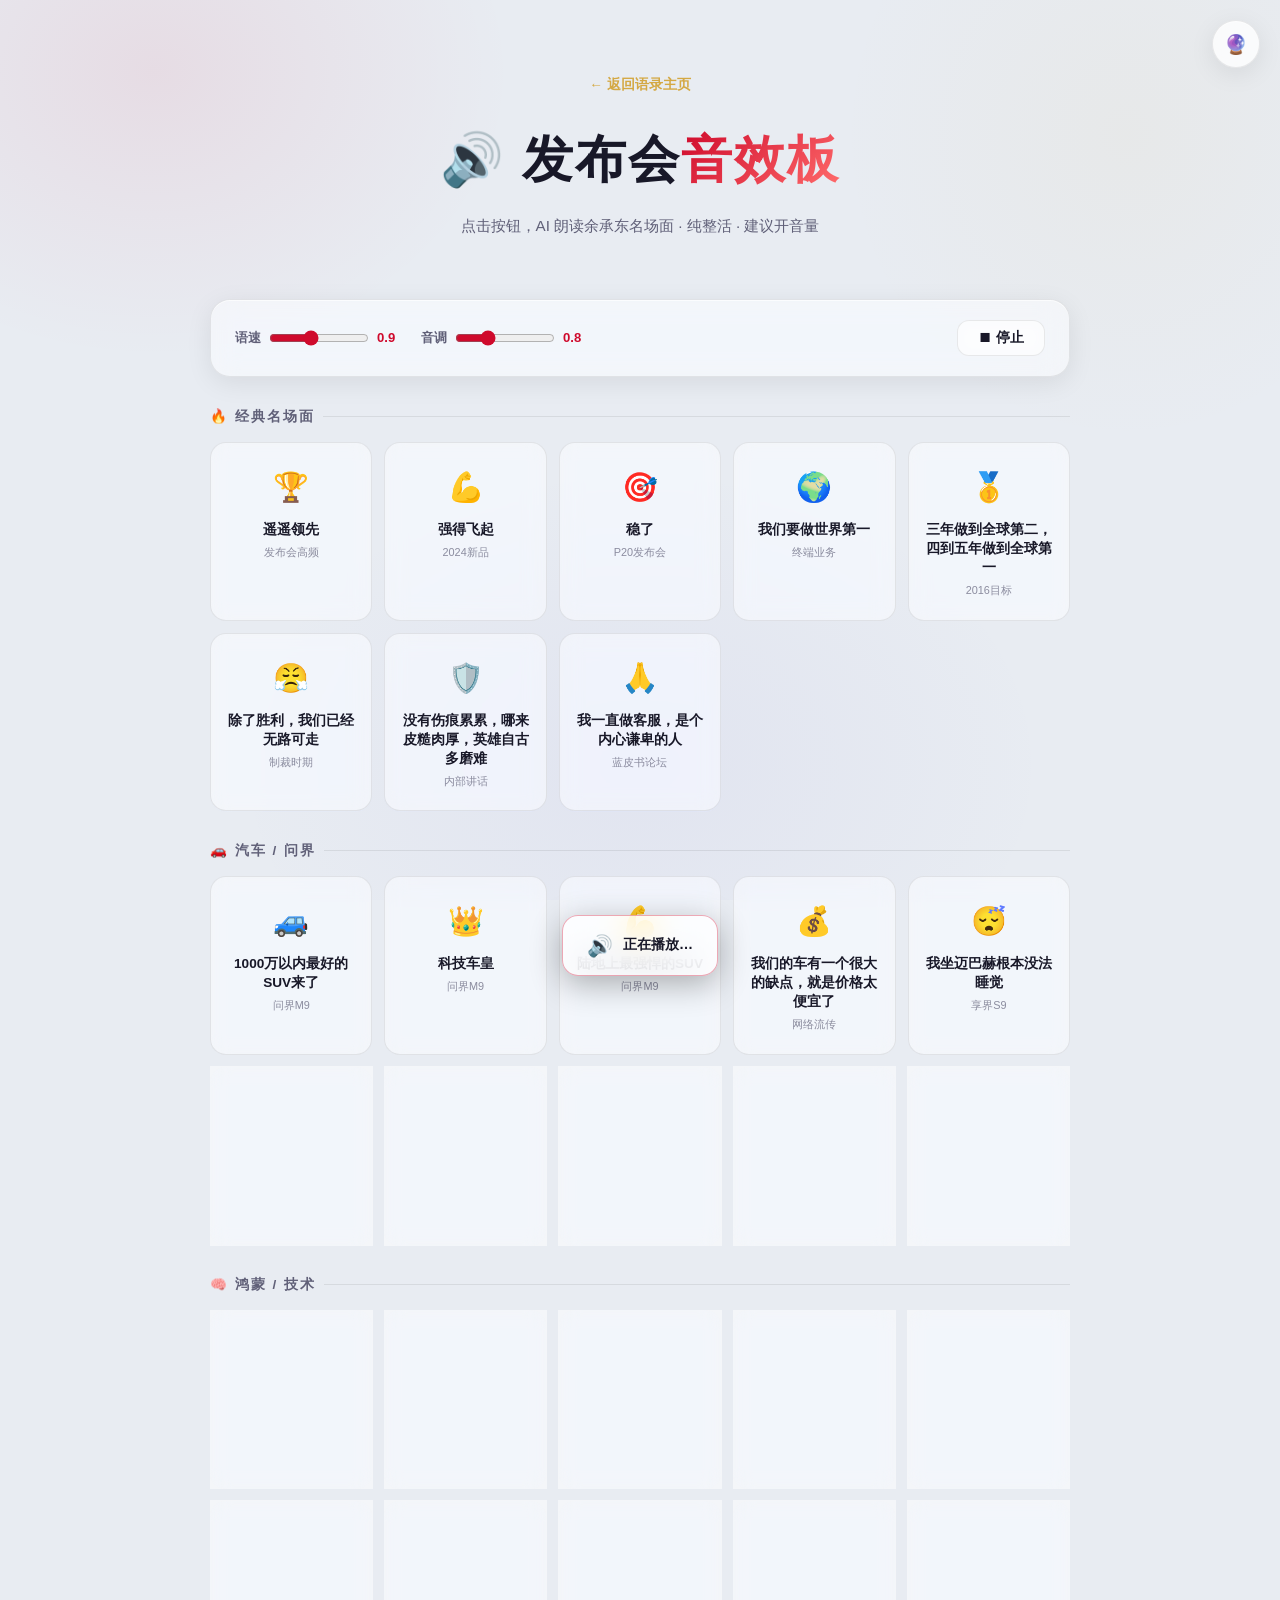
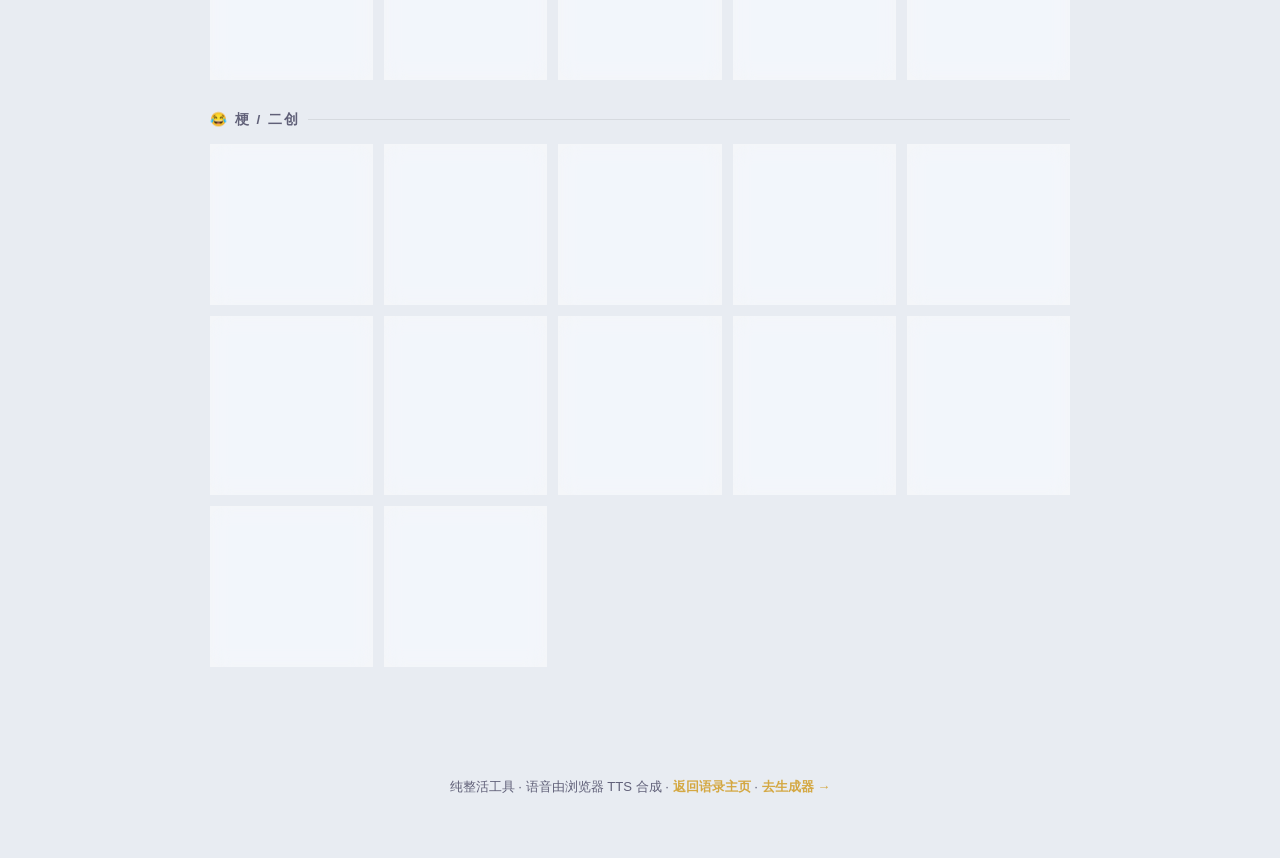
==== soundboard.html @ 416dfb0f "feat: 新增发布会音效板页面 soundboard.html" ====
<!DOCTYPE html>
<html lang="zh-CN">
<head>
<meta charset="UTF-8">
<meta name="viewport" content="width=device-width, initial-scale=1.0">
<title>发布会音效板 · 余承东名场面语音</title>
<style>
  :root {
    --accent: #cf0a2c;
    --accent-glow: rgba(207, 10, 44, 0.35);
    --gold: #d4a843;
    --green: #2ecc71;
    --purple: #9b59b6;
    --radius: 20px;
  }
  [data-theme="dark"] {
    --bg: #0a0a12;
    --bg-grad-1: rgba(207,10,44,0.14);
    --bg-grad-2: rgba(100,70,210,0.10);
    --bg-grad-3: rgba(212,168,67,0.07);
    --glass: rgba(255,255,255,0.045);
    --glass-hover: rgba(255,255,255,0.075);
    --glass-strong: rgba(14,14,24,0.72);
    --border: rgba(255,255,255,0.09);
    --border-hover: rgba(207,10,44,0.55);
    --text: #ececf4;
    --text-dim: #8a8aa4;
    --shadow: 0 6px 28px rgba(0,0,0,0.4);
    --rim: rgba(255,255,255,0.12);
  }
  [data-theme="light"] {
    --bg: #e8ecf2;
    --bg-grad-1: rgba(207,10,44,0.07);
    --bg-grad-2: rgba(90,80,200,0.05);
    --bg-grad-3: rgba(212,168,67,0.05);
    --glass: rgba(255,255,255,0.5);
    --glass-hover: rgba(255,255,255,0.7);
    --glass-strong: rgba(255,255,255,0.78);
    --border: rgba(0,0,0,0.08);
    --border-hover: rgba(207,10,44,0.35);
    --text: #181828;
    --text-dim: #606078;
    --shadow: 0 6px 26px rgba(0,0,0,0.08);
    --rim: rgba(255,255,255,0.65);
  }
  * { margin: 0; padding: 0; box-sizing: border-box; }
  body {
    font-family: -apple-system, BlinkMacSystemFont, "Segoe UI", "PingFang SC", "Hiragino Sans GB", "Microsoft YaHei", sans-serif;
    background:
      radial-gradient(ellipse 600px 480px at 12% 8%, var(--bg-grad-1), transparent 60%),
      radial-gradient(ellipse 520px 560px at 88% 15%, var(--bg-grad-3), transparent 55%),
      radial-gradient(ellipse 680px 500px at 50% 85%, var(--bg-grad-2), transparent 60%),
      var(--bg);
    background-attachment: fixed;
    color: var(--text);
    line-height: 1.7;
    min-height: 100vh;
    transition: background 0.4s ease, color 0.4s ease;
    overflow-x: hidden;
  }
  .glass {
    background: var(--glass);
    -webkit-backdrop-filter: blur(14px) saturate(180%);
    backdrop-filter: blur(14px) saturate(180%);
    border: 1px solid var(--border);
    border-radius: var(--radius);
    box-shadow: var(--shadow), inset 0 1px 0 var(--rim);
  }
  .hero { text-align: center; padding: 70px 20px 30px; }
  .hero h1 { font-size: clamp(1.8rem, 6vw, 3.2rem); font-weight: 900; letter-spacing: 2px; margin-bottom: 10px; }
  .hero h1 .highlight { background: linear-gradient(135deg, var(--accent), #ff6b6b); -webkit-background-clip: text; -webkit-text-fill-color: transparent; background-clip: text; }
  .hero .subtitle { font-size: 0.95rem; color: var(--text-dim); margin-bottom: 20px; }
  .back-link { display: inline-flex; align-items: center; gap: 6px; color: var(--gold); text-decoration: none; font-size: 0.85rem; font-weight: 600; margin-bottom: 20px; transition: text-shadow 0.3s; }
  .back-link:hover { text-shadow: 0 0 16px rgba(212,168,67,0.5); }
  .theme-toggle {
    position: fixed; top: 20px; right: 20px; width: 48px; height: 48px; border-radius: 50%;
    background: var(--glass-strong); -webkit-backdrop-filter: blur(14px) saturate(180%); backdrop-filter: blur(14px) saturate(180%);
    border: 1px solid var(--border); color: var(--text); font-size: 1.2rem; cursor: pointer; z-index: 200;
    display: flex; align-items: center; justify-content: center;
    transition: transform 0.32s cubic-bezier(0.34, 1.56, 0.64, 1), border-color 0.28s, box-shadow 0.28s;
    box-shadow: var(--shadow), inset 0 1px 0 var(--rim);
  }
  .theme-toggle:hover { transform: scale(1.12) rotate(15deg); border-color: var(--accent); box-shadow: 0 0 0 2px var(--border-hover), 0 8px 28px var(--accent-glow); }
  .container { max-width: 900px; margin: 0 auto; padding: 10px 20px 80px; }
  .controls { padding: 20px 24px; margin-bottom: 24px; display: flex; align-items: center; gap: 16px; flex-wrap: wrap; }
  .control-group { display: flex; align-items: center; gap: 8px; }
  .control-group label { font-size: 0.82rem; color: var(--text-dim); font-weight: 600; white-space: nowrap; }
  .control-group input[type="range"] { width: 100px; accent-color: var(--accent); }
  .control-group .val { font-size: 0.82rem; color: var(--accent); font-weight: 700; min-width: 28px; }
  .stop-btn {
    padding: 8px 20px; border-radius: 12px; border: 1px solid var(--border);
    background: var(--glass); color: var(--text); font-size: 0.85rem; font-weight: 700;
    cursor: pointer; transition: all 0.25s; -webkit-backdrop-filter: blur(8px); backdrop-filter: blur(8px);
    display: flex; align-items: center; gap: 6px; margin-left: auto;
  }
  .stop-btn:hover { background: var(--accent); border-color: var(--accent); color: #fff; transform: translateY(-2px); }
  .sound-grid { display: grid; grid-template-columns: repeat(auto-fill, minmax(160px, 1fr)); gap: 12px; }
  .sound-btn {
    padding: 20px 16px; border-radius: 16px; border: 1px solid var(--border);
    background: var(--glass); cursor: pointer; text-align: center;
    transition: all 0.28s cubic-bezier(0.34, 1.56, 0.64, 1);
    -webkit-backdrop-filter: blur(10px) saturate(170%); backdrop-filter: blur(10px) saturate(170%);
    position: relative; overflow: hidden;
  }
  .sound-btn:hover {
    transform: translateY(-4px) scale(1.04);
    border-color: var(--accent);
    box-shadow: 0 0 0 2px var(--border-hover), 0 10px 32px var(--accent-glow);
  }
  .sound-btn:active { transform: translateY(-1px) scale(1.01); }
  .sound-btn.playing {
    background: var(--accent); border-color: var(--accent); color: #fff;
    box-shadow: 0 0 0 3px var(--accent-glow), 0 8px 28px var(--accent-glow);
    animation: pulse 0.8s ease-in-out infinite;
  }
  @keyframes pulse {
    0%, 100% { box-shadow: 0 0 0 3px var(--accent-glow), 0 8px 28px var(--accent-glow); }
    50% { box-shadow: 0 0 0 6px rgba(207,10,44,0.15), 0 8px 28px var(--accent-glow); }
  }
  .sound-btn .emoji { font-size: 1.8rem; margin-bottom: 8px; display: block; }
  .sound-btn .label { font-size: 0.85rem; font-weight: 700; line-height: 1.4; color: var(--text); }
  .sound-btn.playing .label { color: #fff; }
  .sound-btn .cat { font-size: 0.68rem; color: var(--text-dim); margin-top: 4px; opacity: 0.7; }
  .sound-btn.playing .cat { color: rgba(255,255,255,0.8); }
  .section-label { font-size: 0.85rem; font-weight: 800; color: var(--text-dim); margin: 28px 0 14px; letter-spacing: 2px; text-transform: uppercase; display: flex; align-items: center; gap: 8px; }
  .section-label::after { content: ''; flex: 1; height: 1px; background: var(--border); }
  #monetCanvas { position: fixed; top: 0; left: 0; width: 100%; height: 100%; pointer-events: none; z-index: 9999; }
  footer { text-align: center; padding: 30px 20px 60px; color: var(--text-dim); font-size: 0.82rem; }
  footer a { color: var(--gold); text-decoration: none; font-weight: 600; }
  .now-playing {
    position: fixed; bottom: 24px; left: 50%; transform: translateX(-50%) translateY(100px);
    background: var(--glass-strong); -webkit-backdrop-filter: blur(16px) saturate(180%); backdrop-filter: blur(16px) saturate(180%);
    border: 1px solid var(--border-hover); border-radius: 16px; padding: 12px 24px;
    z-index: 150; display: flex; align-items: center; gap: 10px;
    transition: transform 0.4s cubic-bezier(0.34, 1.56, 0.64, 1);
    box-shadow: 0 8px 32px rgba(0,0,0,0.3);
  }
  .now-playing.show { transform: translateX(-50%) translateY(0); }
  .now-playing .np-emoji { font-size: 1.3rem; animation: bounce 0.6s ease-in-out infinite; }
  @keyframes bounce { 0%,100%{transform:translateY(0);} 50%{transform:translateY(-4px);} }
  .now-playing .np-text { font-size: 0.88rem; font-weight: 700; color: var(--text); }
  @media (max-width: 600px) {
    .hero { padding: 50px 16px 20px; }
    .sound-grid { grid-template-columns: repeat(2, 1fr); gap: 10px; }
    .sound-btn { padding: 16px 12px; }
    .sound-btn .emoji { font-size: 1.5rem; }
    .sound-btn .label { font-size: 0.78rem; }
    .theme-toggle { top: 14px; right: 14px; width: 42px; height: 42px; }
    .controls { padding: 16px; }
  }
</style>
</head>
<body data-theme="dark">
<canvas id="monetCanvas"></canvas>
<button class="theme-toggle" id="themeToggle" title="切换主题">🌙</button>
<div class="now-playing" id="nowPlaying">
  <span class="np-emoji">🔊</span>
  <span class="np-text" id="npText">正在播放…</span>
</div>
<div class="hero">
  <a href="index.html" class="back-link">← 返回语录主页</a>
  <h1>🔊 发布会<span class="highlight">音效板</span></h1>
  <p class="subtitle">点击按钮，AI 朗读余承东名场面 · 纯整活 · 建议开音量</p>
</div>
<div class="container">
  <div class="controls glass">
    <div class="control-group">
      <label>语速</label>
      <input type="range" id="rateSlider" min="0.5" max="1.5" step="0.1" value="0.9">
      <span class="val" id="rateVal">0.9</span>
    </div>
    <div class="control-group">
      <label>音调</label>
      <input type="range" id="pitchSlider" min="0.5" max="1.5" step="0.1" value="0.8">
      <span class="val" id="pitchVal">0.8</span>
    </div>
    <button class="stop-btn" id="stopBtn">⏹ 停止</button>
  </div>
  <div class="section-label">🔥 经典名场面</div>
  <div class="sound-grid" id="gridClassic"></div>
  <div class="section-label">🚗 汽车 / 问界</div>
  <div class="sound-grid" id="gridCar"></div>
  <div class="section-label">🧠 鸿蒙 / 技术</div>
  <div class="sound-grid" id="gridTech"></div>
  <div class="section-label">😂 梗 / 二创</div>
  <div class="sound-grid" id="gridMeme"></div>
</div>
<footer>
  <p>纯整活工具 · 语音由浏览器 TTS 合成 · <a href="index.html">返回语录主页</a> · <a href="generator.html">去生成器 →</a></p>
</footer>
<script>
const SOUNDS = {
  classic: [
    { emoji:"🏆", text:"遥遥领先", cat:"发布会高频" },
    { emoji:"💪", text:"强得飞起", cat:"2024新品" },
    { emoji:"🎯", text:"稳了", cat:"P20发布会" },
    { emoji:"🌍", text:"我们要做世界第一", cat:"终端业务" },
    { emoji:"🥇", text:"三年做到全球第二，四到五年做到全球第一", cat:"2016目标" },
    { emoji:"😤", text:"除了胜利，我们已经无路可走", cat:"制裁时期" },
    { emoji:"🛡️", text:"没有伤痕累累，哪来皮糙肉厚，英雄自古多磨难", cat:"内部讲话" },
    { emoji:"🙏", text:"我一直做客服，是个内心谦卑的人", cat:"蓝皮书论坛" }
  ],
  car: [
    { emoji:"🚙", text:"1000万以内最好的SUV来了", cat:"问界M9" },
    { emoji:"👑", text:"科技车皇", cat:"问界M9" },
    { emoji:"💪", text:"陆地上最强悍的SUV", cat:"问界M9" },
    { emoji:"💰", text:"我们的车有一个很大的缺点，就是价格太便宜了", cat:"网络流传" },
    { emoji:"😴", text:"我坐迈巴赫根本没法睡觉", cat:"享界S9" },
    { emoji:"🛡️", text:"安全就是最大的豪华", cat:"鸿蒙智行" },
    { emoji:"🏎️", text:"现在中国真正的高端车的王者，目前看还是问界", cat:"2025演讲" },
    { emoji:"🤯", text:"短短的一个月卖了8万台，我简直疯掉了", cat:"问界M8" },
    { emoji:"📱", text:"为什么很多人还用手机支架，我也搞不明白", cat:"手机支架名场面" },
    { emoji:"🧭", text:"后来我明白了，是因为车导航性能不行", cat:"手机支架名场面" }
  ],
  tech: [
    { emoji:"🚀", text:"捅破天的技术", cat:"Mate50卫星" },
    { emoji:"💎", text:"昆仑玻璃，业界最坚固的玻璃，比竞品坚固十倍", cat:"Mate50" },
    { emoji:"🦾", text:"玄武架构，钢铁之躯，钢筋铁骨", cat:"Mate60" },
    { emoji:"🧠", text:"鸿蒙的智能驾驶不是第一阵营，而是第一名", cat:"2025演讲" },
    { emoji:"📱", text:"鸿蒙不是安卓套壳，是面向未来的分布式操作系统", cat:"鸿蒙发布" },
    { emoji:"☯️", text:"一生万物，万物归一", cat:"鸿蒙Slogan" },
    { emoji:"🔩", text:"卡脖子的问题，我们一定要解决，也一定能解决", cat:"自研芯片" },
    { emoji:"📡", text:"星闪技术，比蓝牙更快、更低时延", cat:"NearLink" },
    { emoji:"🌐", text:"纯血鸿蒙，告别安卓，我们要做自己的生态", cat:"鸿蒙NEXT" },
    { emoji:"🔗", text:"向上捅破天，向下扎到根", cat:"技术战略" }
  ],
  meme: [
    { emoji:"🗣️", text:"这个这个", cat:"标志性口癖" },
    { emoji:"😱", text:"啊啊啊啊", cat:"被观众打断" },
    { emoji:"👄", text:"余大嘴", cat:"网友昵称" },
    { emoji:"📖", text:"华为圣经", cat:"语录尊称" },
    { emoji:"🚗", text:"华为不造车，我们帮车企造好车", cat:"反转梗" },
    { emoji:"🏭", text:"鸿蒙智行，四界齐发，问界、智界、享界、尊界", cat:"四界" },
    { emoji:"🎤", text:"Amazing! Incredible! Fantastic!", cat:"余式英语" },
    { emoji:"🏆", text:"业界首发，全球首创，没有之一", cat:"发布会话术" },
    { emoji:"🌌", text:"史上最强，宇宙第一", cat:"夸张演绎" },
    { emoji:"⚔️", text:"吊打苹果，秒杀三星", cat:"对比宣传" },
    { emoji:"🎁", text:"先锋计划，突然上架", cat:"Mate60Pro" },
    { emoji:"💬", text:"方向的选择往往比勤奋更重要", cat:"管理金句" }
  ]
};
let currentPlaying = null;
function renderGrid(category, containerId) {
  const container = document.getElementById(containerId);
  container.innerHTML = SOUNDS[category].map((s, i) => `
    <div class="sound-btn" data-cat="${category}" data-idx="${i}">
      <span class="emoji">${s.emoji}</span>
      <div class="label">${s.text}</div>
      <div class="cat">${s.cat}</div>
    </div>
  `).join('');
  container.querySelectorAll('.sound-btn').forEach(btn => {
    btn.addEventListener('click', (e) => {
      const cat = btn.dataset.cat;
      const idx = parseInt(btn.dataset.idx);
      const sound = SOUNDS[cat][idx];
      playSound(sound, btn);
      spawnMonet(e.clientX, e.clientY, btn, 16);
    });
  });
}
renderGrid('classic', 'gridClassic');
renderGrid('car', 'gridCar');
renderGrid('tech', 'gridTech');
renderGrid('meme', 'gridMeme');
function playSound(sound, btn) {
  if (!('speechSynthesis' in window)) {
    alert('你的浏览器不支持语音合成，请换 Chrome/Edge/Safari 试试');
    return;
  }
  speechSynthesis.cancel();
  document.querySelectorAll('.sound-btn.playing').forEach(b => b.classList.remove('playing'));
  const u = new SpeechSynthesisUtterance(sound.text);
  u.lang = 'zh-CN';
  u.rate = parseFloat(document.getElementById('rateSlider').value);
  u.pitch = parseFloat(document.getElementById('pitchSlider').value);
  u.onstart = () => {
    btn.classList.add('playing');
    currentPlaying = btn;
    document.getElementById('npText').textContent = sound.emoji + ' ' + sound.text;
    document.getElementById('nowPlaying').classList.add('show');
  };
  u.onend = () => {
    btn.classList.remove('playing');
    currentPlaying = null;
    document.getElementById('nowPlaying').classList.remove('show');
  };
  u.onerror = () => {
    btn.classList.remove('playing');
    currentPlaying = null;
    document.getElementById('nowPlaying').classList.remove('show');
  };
  speechSynthesis.speak(u);
}
document.getElementById('stopBtn').addEventListener('click', (e) => {
  speechSynthesis.cancel();
  document.querySelectorAll('.sound-btn.playing').forEach(b => b.classList.remove('playing'));
  document.getElementById('nowPlaying').classList.remove('show');
  spawnMonet(e.clientX, e.clientY, e.currentTarget, 10);
});
document.getElementById('rateSlider').addEventListener('input', (e) => {
  document.getElementById('rateVal').textContent = e.target.value;
});
document.getElementById('pitchSlider').addEventListener('input', (e) => {
  document.getElementById('pitchVal').textContent = e.target.value;
});
const themeToggle = document.getElementById('themeToggle');
const themes = ['auto', 'dark', 'light'];
const themeIcons = { auto: '🔮', dark: '🌙', light: '☀️' };
let currentThemeIdx = 0;
function applyTheme(theme) {
  if (theme === 'auto') {
    const prefersDark = window.matchMedia('(prefers-color-scheme: dark)').matches;
    document.body.setAttribute('data-theme', prefersDark ? 'dark' : 'light');
  } else {
    document.body.setAttribute('data-theme', theme);
  }
  themeToggle.textContent = themeIcons[theme];
  try { localStorage.setItem('ycd-theme', theme); } catch(e) {}
}
let savedTheme = 'auto';
try { savedTheme = localStorage.getItem('ycd-theme') || 'auto'; } catch(e) {}
currentThemeIdx = themes.indexOf(savedTheme);
if (currentThemeIdx < 0) currentThemeIdx = 0;
applyTheme(themes[currentThemeIdx]);
themeToggle.addEventListener('click', (e) => {
  currentThemeIdx = (currentThemeIdx + 1) % themes.length;
  applyTheme(themes[currentThemeIdx]);
  spawnMonet(e.clientX, e.clientY, e.currentTarget, 18);
});
const canvas = document.getElementById('monetCanvas');
const ctx = canvas.getContext('2d');
let particles = [];
let animId = null;
const dpr = Math.min(window.devicePixelRatio || 1, 2);
function resizeCanvas() { canvas.width = window.innerWidth * dpr; canvas.height = window.innerHeight * dpr; canvas.style.width = window.innerWidth + 'px'; canvas.style.height = window.innerHeight + 'px'; ctx.setTransform(dpr, 0, 0, dpr, 0, 0); }
resizeCanvas();
window.addEventListener('resize', resizeCanvas);
function rgbToHsl(r,g,b){r/=255;g/=255;b/=255;const max=Math.max(r,g,b),min=Math.min(r,g,b);let h,s,l=(max+min)/2;if(max===min){h=s=0;}else{const d=max-min;s=l>0.5?d/(2-max-min):d/(max+min);switch(max){case r:h=(g-b)/d+(g<b?6:0);break;case g:h=(b-r)/d+2;break;case b:h=(r-g)/d+4;break;}h/=6;}return[h*360,s,l];}
function hslToRgb(h,s,l){h/=360;let r,g,b;if(s===0){r=g=b=l;}else{const hue2rgb=(p,q,t)=>{if(t<0)t+=1;if(t>1)t-=1;if(t<1/6)return p+(q-p)*6*t;if(t<1/2)return q;if(t<2/3)return p+(q-p)*(2/3-t)*6;return p;};const q=l<0.5?l*(1+s):l+s-l*s;const p=2*l-q;r=hue2rgb(p,q,h+1/3);g=hue2rgb(p,q,h);b=hue2rgb(p,q,h-1/3);}return[Math.round(r*255),Math.round(g*255),Math.round(b*255)];}
function monetPalette(el){const styles=window.getComputedStyle(el);const baseColors=[];const extract=(str)=>{if(!str||str==='transparent'||str==='rgba(0, 0, 0, 0)')return;const m=str.match(/\d+(\.\d+)?/g);if(m&&m.length>=3){const r=parseInt(m[0]),g=parseInt(m[1]),b=parseInt(m[2]);if(r+g+b>30)baseColors.push([r,g,b]);}};extract(styles.backgroundColor);extract(styles.borderColor);extract(styles.color);if(baseColors.length===0)baseColors.push([207,10,44],[212,168,67]);const palette=[];baseColors.forEach(([r,g,b])=>{const[h,s,l]=rgbToHsl(r,g,b);palette.push(hslToRgb(h,Math.min(s+0.15,1),Math.min(l+0.12,0.9)));palette.push(hslToRgb((h+28)%360,s,Math.min(l+0.18,0.92)));palette.push(hslToRgb((h+332)%360,s,Math.min(l+0.12,0.88)));palette.push(hslToRgb((h+180)%360,Math.max(s-0.15,0.25),Math.min(l+0.25,0.85)));palette.push(hslToRgb(h,s*0.4,Math.min(l+0.35,0.96)));});palette.push([255,210,90],[255,175,70],[255,140,100]);return palette;}
class MonetParticle{constructor(x,y,palette){this.x=x+(Math.random()-0.5)*12;this.y=y+(Math.random()-0.5)*12;const angle=Math.random()*Math.PI*2;const speed=1.5+Math.random()*5;this.vx=Math.cos(angle)*speed;this.vy=Math.sin(angle)*speed-1.5;this.life=1;this.decay=0.012+Math.random()*0.018;this.size=2+Math.random()*4;this.rotation=Math.random()*Math.PI*2;this.rotSpeed=(Math.random()-0.5)*0.12;const c=palette[Math.floor(Math.random()*palette.length)];const[h,s,l]=rgbToHsl(c[0],c[1],c[2]);const final=hslToRgb((h+(Math.random()-0.5)*24+360)%360,Math.min(Math.max(s+(Math.random()-0.5)*0.25,0.25),1),Math.min(Math.max(l+(Math.random()-0.5)*0.18,0.25),0.95));this.r=final[0];this.g=final[1];this.b=final[2];this.gravity=0.06;this.friction=0.965;}
update(){this.vx*=this.friction;this.vy*=this.friction;this.vy+=this.gravity;this.x+=this.vx;this.y+=this.vy;this.life-=this.decay;this.size*=0.985;this.rotation+=this.rotSpeed;}
draw(ctx){const alpha=Math.max(this.life,0);const s=Math.max(this.size,0.6);ctx.save();ctx.translate(this.x,this.y);ctx.rotate(this.rotation);ctx.globalAlpha=alpha*0.3;ctx.fillStyle='rgb('+this.r+','+this.g+','+this.b+')';ctx.fillRect(-s*1.6,-s*1.6,s*3.2,s*3.2);ctx.globalAlpha=alpha;ctx.fillRect(-s/2,-s/2,s,s);ctx.restore();}}
function spawnMonet(x,y,el,count){const palette=monetPalette(el);for(let i=0;i<count;i++){particles.push(new MonetParticle(x,y,palette));}if(particles.length>150)particles=particles.slice(-150);if(!animId)animate();}
function animate(){ctx.clearRect(0,0,canvas.width/dpr,canvas.height/dpr);particles=particles.filter(p=>p.life>0);for(let i=0;i<particles.length;i++){particles[i].update();particles[i].draw(ctx);}ctx.globalAlpha=1;if(particles.length>0){animId=requestAnimationFrame(animate);}else{animId=null;}}
</script>
</body>
</html>
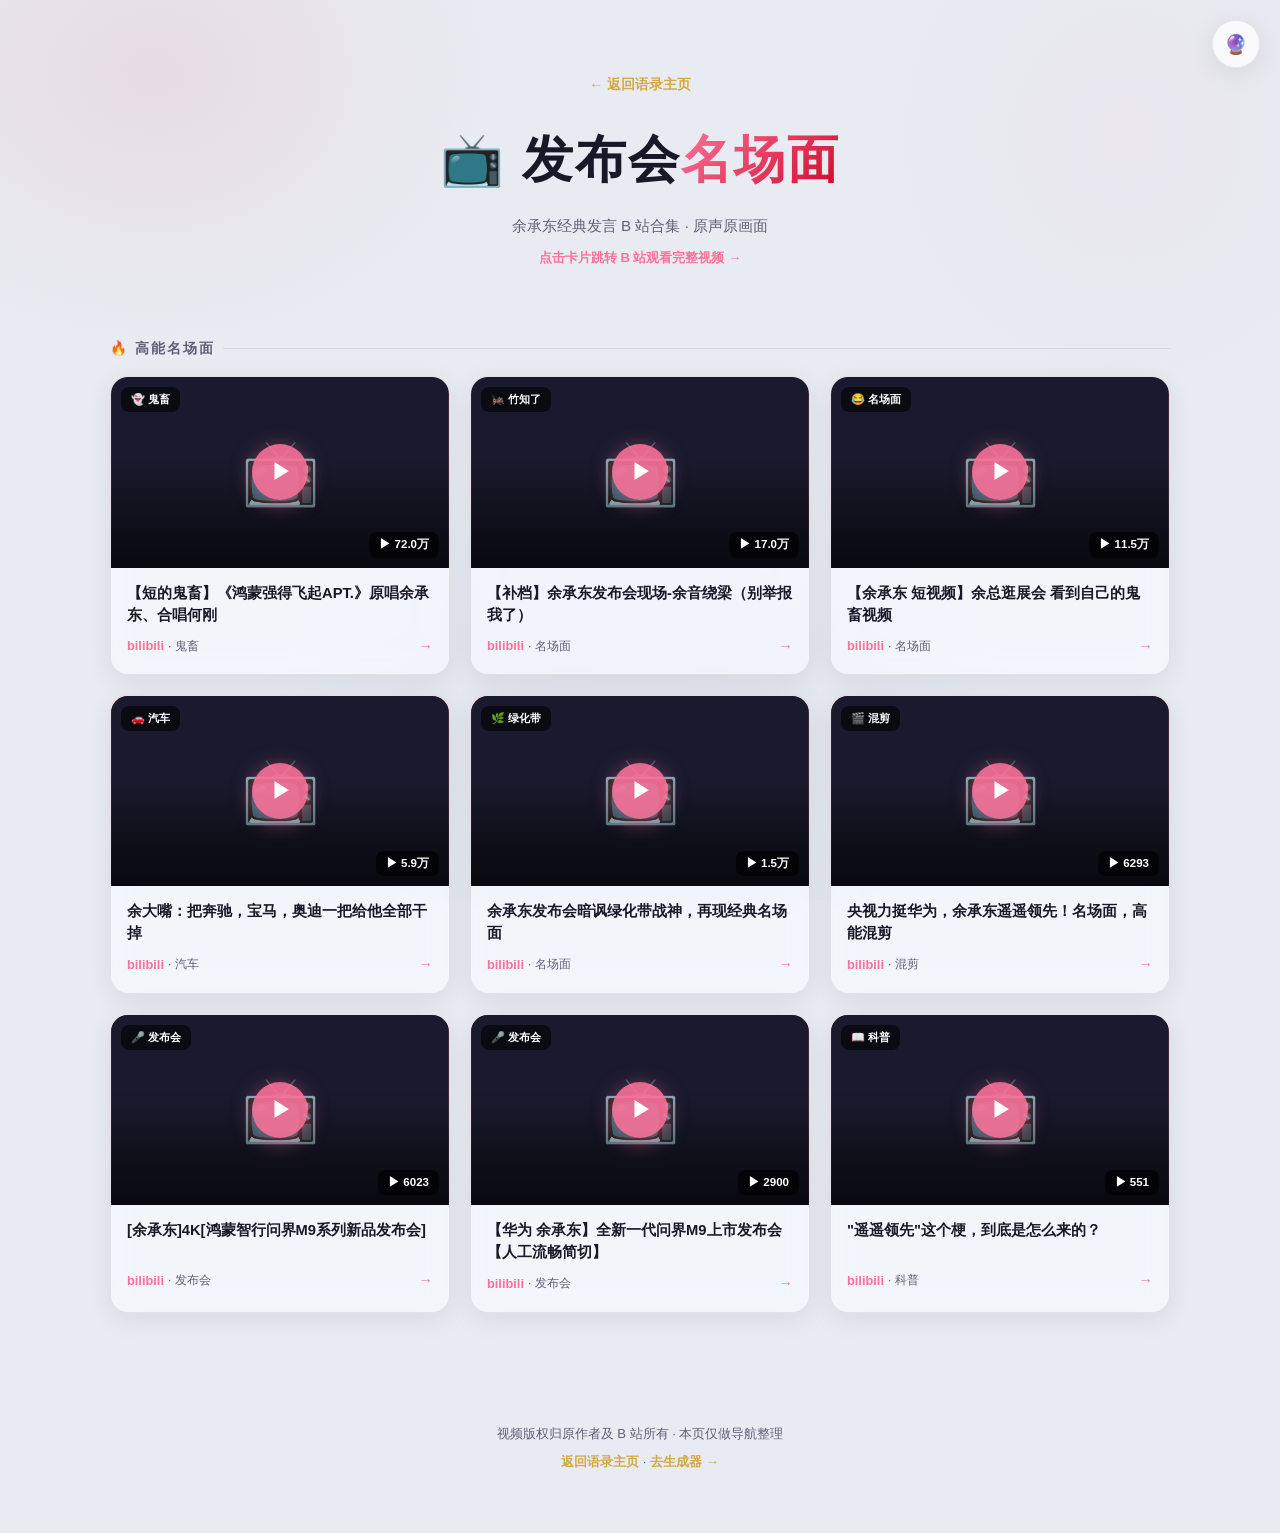
==== commit 59eb0009: "feat: 音效板改为B站视频合集，9个名场面视频带封面跳转" ====
--- a/soundboard.html
+++ b/soundboard.html
@@ -3,7 +3,7 @@
 <head>
 <meta charset="UTF-8">
 <meta name="viewport" content="width=device-width, initial-scale=1.0">
-<title>发布会音效板 · 余承东名场面语音</title>
+<title>发布会名场面 · B站合集</title>
 <style>
   :root {
     --accent: #cf0a2c;
@@ -11,37 +11,40 @@
     --gold: #d4a843;
     --green: #2ecc71;
     --purple: #9b59b6;
+    --pink: #fb7299;
     --radius: 20px;
   }
   [data-theme="dark"] {
     --bg: #0a0a12;
     --bg-grad-1: rgba(207,10,44,0.14);
     --bg-grad-2: rgba(100,70,210,0.10);
-    --bg-grad-3: rgba(212,168,67,0.07);
+    --bg-grad-3: rgba(251,114,153,0.08);
     --glass: rgba(255,255,255,0.045);
     --glass-hover: rgba(255,255,255,0.075);
     --glass-strong: rgba(14,14,24,0.72);
     --border: rgba(255,255,255,0.09);
-    --border-hover: rgba(207,10,44,0.55);
+    --border-hover: rgba(251,114,153,0.55);
     --text: #ececf4;
     --text-dim: #8a8aa4;
     --shadow: 0 6px 28px rgba(0,0,0,0.4);
     --rim: rgba(255,255,255,0.12);
+    --card-overlay: linear-gradient(180deg, transparent 40%, rgba(0,0,0,0.85) 100%);
   }
   [data-theme="light"] {
     --bg: #e8ecf2;
     --bg-grad-1: rgba(207,10,44,0.07);
     --bg-grad-2: rgba(90,80,200,0.05);
-    --bg-grad-3: rgba(212,168,67,0.05);
+    --bg-grad-3: rgba(251,114,153,0.05);
     --glass: rgba(255,255,255,0.5);
     --glass-hover: rgba(255,255,255,0.7);
     --glass-strong: rgba(255,255,255,0.78);
     --border: rgba(0,0,0,0.08);
-    --border-hover: rgba(207,10,44,0.35);
+    --border-hover: rgba(251,114,153,0.4);
     --text: #181828;
     --text-dim: #606078;
     --shadow: 0 6px 26px rgba(0,0,0,0.08);
     --rim: rgba(255,255,255,0.65);
+    --card-overlay: linear-gradient(180deg, transparent 40%, rgba(0,0,0,0.7) 100%);
   }
   * { margin: 0; padding: 0; box-sizing: border-box; }
   body {
@@ -58,20 +61,13 @@
     transition: background 0.4s ease, color 0.4s ease;
     overflow-x: hidden;
   }
-  .glass {
-    background: var(--glass);
-    -webkit-backdrop-filter: blur(14px) saturate(180%);
-    backdrop-filter: blur(14px) saturate(180%);
-    border: 1px solid var(--border);
-    border-radius: var(--radius);
-    box-shadow: var(--shadow), inset 0 1px 0 var(--rim);
-  }
   .hero { text-align: center; padding: 70px 20px 30px; }
-  .hero h1 { font-size: clamp(1.8rem, 6vw, 3.2rem); font-weight: 900; letter-spacing: 2px; margin-bottom: 10px; }
-  .hero h1 .highlight { background: linear-gradient(135deg, var(--accent), #ff6b6b); -webkit-background-clip: text; -webkit-text-fill-color: transparent; background-clip: text; }
-  .hero .subtitle { font-size: 0.95rem; color: var(--text-dim); margin-bottom: 20px; }
   .back-link { display: inline-flex; align-items: center; gap: 6px; color: var(--gold); text-decoration: none; font-size: 0.85rem; font-weight: 600; margin-bottom: 20px; transition: text-shadow 0.3s; }
   .back-link:hover { text-shadow: 0 0 16px rgba(212,168,67,0.5); }
+  .hero h1 { font-size: clamp(1.8rem, 6vw, 3.2rem); font-weight: 900; letter-spacing: 2px; margin-bottom: 10px; }
+  .hero h1 .highlight { background: linear-gradient(135deg, var(--pink), var(--accent)); -webkit-background-clip: text; -webkit-text-fill-color: transparent; background-clip: text; }
+  .hero .subtitle { font-size: 0.95rem; color: var(--text-dim); margin-bottom: 8px; }
+  .hero .hint { font-size: 0.82rem; color: var(--pink); font-weight: 600; }
   .theme-toggle {
     position: fixed; top: 20px; right: 20px; width: 48px; height: 48px; border-radius: 50%;
     background: var(--glass-strong); -webkit-backdrop-filter: blur(14px) saturate(180%); backdrop-filter: blur(14px) saturate(180%);
@@ -80,229 +76,141 @@
     transition: transform 0.32s cubic-bezier(0.34, 1.56, 0.64, 1), border-color 0.28s, box-shadow 0.28s;
     box-shadow: var(--shadow), inset 0 1px 0 var(--rim);
   }
-  .theme-toggle:hover { transform: scale(1.12) rotate(15deg); border-color: var(--accent); box-shadow: 0 0 0 2px var(--border-hover), 0 8px 28px var(--accent-glow); }
-  .container { max-width: 900px; margin: 0 auto; padding: 10px 20px 80px; }
-  .controls { padding: 20px 24px; margin-bottom: 24px; display: flex; align-items: center; gap: 16px; flex-wrap: wrap; }
-  .control-group { display: flex; align-items: center; gap: 8px; }
-  .control-group label { font-size: 0.82rem; color: var(--text-dim); font-weight: 600; white-space: nowrap; }
-  .control-group input[type="range"] { width: 100px; accent-color: var(--accent); }
-  .control-group .val { font-size: 0.82rem; color: var(--accent); font-weight: 700; min-width: 28px; }
-  .stop-btn {
-    padding: 8px 20px; border-radius: 12px; border: 1px solid var(--border);
-    background: var(--glass); color: var(--text); font-size: 0.85rem; font-weight: 700;
-    cursor: pointer; transition: all 0.25s; -webkit-backdrop-filter: blur(8px); backdrop-filter: blur(8px);
-    display: flex; align-items: center; gap: 6px; margin-left: auto;
-  }
-  .stop-btn:hover { background: var(--accent); border-color: var(--accent); color: #fff; transform: translateY(-2px); }
-  .sound-grid { display: grid; grid-template-columns: repeat(auto-fill, minmax(160px, 1fr)); gap: 12px; }
-  .sound-btn {
-    padding: 20px 16px; border-radius: 16px; border: 1px solid var(--border);
-    background: var(--glass); cursor: pointer; text-align: center;
-    transition: all 0.28s cubic-bezier(0.34, 1.56, 0.64, 1);
-    -webkit-backdrop-filter: blur(10px) saturate(170%); backdrop-filter: blur(10px) saturate(170%);
-    position: relative; overflow: hidden;
-  }
-  .sound-btn:hover {
-    transform: translateY(-4px) scale(1.04);
-    border-color: var(--accent);
-    box-shadow: 0 0 0 2px var(--border-hover), 0 10px 32px var(--accent-glow);
-  }
-  .sound-btn:active { transform: translateY(-1px) scale(1.01); }
-  .sound-btn.playing {
-    background: var(--accent); border-color: var(--accent); color: #fff;
-    box-shadow: 0 0 0 3px var(--accent-glow), 0 8px 28px var(--accent-glow);
-    animation: pulse 0.8s ease-in-out infinite;
-  }
-  @keyframes pulse {
-    0%, 100% { box-shadow: 0 0 0 3px var(--accent-glow), 0 8px 28px var(--accent-glow); }
-    50% { box-shadow: 0 0 0 6px rgba(207,10,44,0.15), 0 8px 28px var(--accent-glow); }
-  }
-  .sound-btn .emoji { font-size: 1.8rem; margin-bottom: 8px; display: block; }
-  .sound-btn .label { font-size: 0.85rem; font-weight: 700; line-height: 1.4; color: var(--text); }
-  .sound-btn.playing .label { color: #fff; }
-  .sound-btn .cat { font-size: 0.68rem; color: var(--text-dim); margin-top: 4px; opacity: 0.7; }
-  .sound-btn.playing .cat { color: rgba(255,255,255,0.8); }
-  .section-label { font-size: 0.85rem; font-weight: 800; color: var(--text-dim); margin: 28px 0 14px; letter-spacing: 2px; text-transform: uppercase; display: flex; align-items: center; gap: 8px; }
+  .theme-toggle:hover { transform: scale(1.12) rotate(15deg); border-color: var(--pink); box-shadow: 0 0 0 2px var(--border-hover), 0 8px 28px rgba(251,114,153,0.3); }
+  .container { max-width: 1100px; margin: 0 auto; padding: 10px 20px 80px; }
+  .video-grid { display: grid; grid-template-columns: repeat(auto-fill, minmax(300px, 1fr)); gap: 20px; }
+  .video-card {
+    position: relative; border-radius: 18px; overflow: hidden;
+    background: var(--glass);
+    -webkit-backdrop-filter: blur(14px) saturate(180%);
+    backdrop-filter: blur(14px) saturate(180%);
+    border: 1px solid var(--border);
+    box-shadow: var(--shadow), inset 0 1px 0 var(--rim);
+    cursor: pointer; text-decoration: none; color: inherit;
+    transition: transform 0.35s cubic-bezier(0.34, 1.56, 0.64, 1), border-color 0.28s, box-shadow 0.28s;
+    display: block;
+  }
+  .video-card:hover {
+    transform: translateY(-6px) scale(1.02);
+    border-color: var(--border-hover);
+    box-shadow: 0 0 0 2px var(--border-hover), 0 16px 48px rgba(251,114,153,0.25), inset 0 1px 0 var(--rim);
+  }
+  .video-card:active { transform: translateY(-2px) scale(1.005); }
+  .video-thumb {
+    position: relative; width: 100%; aspect-ratio: 16/9; overflow: hidden;
+    background: #1a1a2e;
+  }
+  .video-thumb img {
+    width: 100%; height: 100%; object-fit: cover;
+    transition: transform 0.5s cubic-bezier(0.22, 1, 0.36, 1);
+  }
+  .video-card:hover .video-thumb img { transform: scale(1.08); }
+  .video-thumb::after {
+    content: ''; position: absolute; inset: 0;
+    background: var(--card-overlay);
+    pointer-events: none;
+  }
+  .play-overlay {
+    position: absolute; top: 50%; left: 50%; transform: translate(-50%, -50%);
+    width: 56px; height: 56px; border-radius: 50%;
+    background: rgba(251,114,153,0.9);
+    display: flex; align-items: center; justify-content: center;
+    font-size: 1.4rem; color: #fff;
+    box-shadow: 0 4px 20px rgba(251,114,153,0.5);
+    transition: transform 0.3s cubic-bezier(0.34, 1.56, 0.64, 1), background 0.3s;
+    z-index: 2;
+  }
+  .video-card:hover .play-overlay { transform: translate(-50%, -50%) scale(1.15); background: var(--pink); }
+  .play-overlay::before { content: '▶'; margin-left: 3px; }
+  .video-badge {
+    position: absolute; top: 10px; left: 10px;
+    padding: 3px 10px; border-radius: 8px;
+    background: rgba(0,0,0,0.6);
+    -webkit-backdrop-filter: blur(8px); backdrop-filter: blur(8px);
+    color: #fff; font-size: 0.7rem; font-weight: 700;
+    z-index: 2; display: flex; align-items: center; gap: 4px;
+  }
+  .video-views {
+    position: absolute; bottom: 10px; right: 10px;
+    padding: 3px 10px; border-radius: 8px;
+    background: rgba(0,0,0,0.6);
+    -webkit-backdrop-filter: blur(8px); backdrop-filter: blur(8px);
+    color: #fff; font-size: 0.72rem; font-weight: 600;
+    z-index: 2; display: flex; align-items: center; gap: 4px;
+  }
+  .video-info { padding: 14px 16px 16px; }
+  .video-title {
+    font-size: 0.92rem; font-weight: 700; line-height: 1.5;
+    color: var(--text); margin-bottom: 8px;
+    display: -webkit-box; -webkit-line-clamp: 2; -webkit-box-orient: vertical; overflow: hidden;
+    min-height: 2.8em;
+  }
+  .video-meta { display: flex; align-items: center; justify-content: space-between; }
+  .video-source { font-size: 0.75rem; color: var(--text-dim); display: flex; align-items: center; gap: 4px; }
+  .video-source .bilibili-logo { color: var(--pink); font-weight: 800; font-size: 0.8rem; }
+  .video-arrow { font-size: 0.9rem; color: var(--pink); transition: transform 0.3s; }
+  .video-card:hover .video-arrow { transform: translateX(4px); }
+  .section-label { font-size: 0.85rem; font-weight: 800; color: var(--text-dim); margin: 28px 0 16px; letter-spacing: 2px; text-transform: uppercase; display: flex; align-items: center; gap: 8px; }
   .section-label::after { content: ''; flex: 1; height: 1px; background: var(--border); }
   #monetCanvas { position: fixed; top: 0; left: 0; width: 100%; height: 100%; pointer-events: none; z-index: 9999; }
   footer { text-align: center; padding: 30px 20px 60px; color: var(--text-dim); font-size: 0.82rem; }
   footer a { color: var(--gold); text-decoration: none; font-weight: 600; }
-  .now-playing {
-    position: fixed; bottom: 24px; left: 50%; transform: translateX(-50%) translateY(100px);
-    background: var(--glass-strong); -webkit-backdrop-filter: blur(16px) saturate(180%); backdrop-filter: blur(16px) saturate(180%);
-    border: 1px solid var(--border-hover); border-radius: 16px; padding: 12px 24px;
-    z-index: 150; display: flex; align-items: center; gap: 10px;
-    transition: transform 0.4s cubic-bezier(0.34, 1.56, 0.64, 1);
-    box-shadow: 0 8px 32px rgba(0,0,0,0.3);
-  }
-  .now-playing.show { transform: translateX(-50%) translateY(0); }
-  .now-playing .np-emoji { font-size: 1.3rem; animation: bounce 0.6s ease-in-out infinite; }
-  @keyframes bounce { 0%,100%{transform:translateY(0);} 50%{transform:translateY(-4px);} }
-  .now-playing .np-text { font-size: 0.88rem; font-weight: 700; color: var(--text); }
   @media (max-width: 600px) {
     .hero { padding: 50px 16px 20px; }
-    .sound-grid { grid-template-columns: repeat(2, 1fr); gap: 10px; }
-    .sound-btn { padding: 16px 12px; }
-    .sound-btn .emoji { font-size: 1.5rem; }
-    .sound-btn .label { font-size: 0.78rem; }
+    .video-grid { grid-template-columns: 1fr; gap: 14px; }
     .theme-toggle { top: 14px; right: 14px; width: 42px; height: 42px; }
-    .controls { padding: 16px; }
   }
 </style>
 </head>
 <body data-theme="dark">
 <canvas id="monetCanvas"></canvas>
 <button class="theme-toggle" id="themeToggle" title="切换主题">🌙</button>
-<div class="now-playing" id="nowPlaying">
-  <span class="np-emoji">🔊</span>
-  <span class="np-text" id="npText">正在播放…</span>
-</div>
 <div class="hero">
   <a href="index.html" class="back-link">← 返回语录主页</a>
-  <h1>🔊 发布会<span class="highlight">音效板</span></h1>
-  <p class="subtitle">点击按钮，AI 朗读余承东名场面 · 纯整活 · 建议开音量</p>
+  <h1>📺 发布会<span class="highlight">名场面</span></h1>
+  <p class="subtitle">余承东经典发言 B 站合集 · 原声原画面</p>
+  <p class="hint">点击卡片跳转 B 站观看完整视频 →</p>
 </div>
 <div class="container">
-  <div class="controls glass">
-    <div class="control-group">
-      <label>语速</label>
-      <input type="range" id="rateSlider" min="0.5" max="1.5" step="0.1" value="0.9">
-      <span class="val" id="rateVal">0.9</span>
-    </div>
-    <div class="control-group">
-      <label>音调</label>
-      <input type="range" id="pitchSlider" min="0.5" max="1.5" step="0.1" value="0.8">
-      <span class="val" id="pitchVal">0.8</span>
-    </div>
-    <button class="stop-btn" id="stopBtn">⏹ 停止</button>
-  </div>
-  <div class="section-label">🔥 经典名场面</div>
-  <div class="sound-grid" id="gridClassic"></div>
-  <div class="section-label">🚗 汽车 / 问界</div>
-  <div class="sound-grid" id="gridCar"></div>
-  <div class="section-label">🧠 鸿蒙 / 技术</div>
-  <div class="sound-grid" id="gridTech"></div>
-  <div class="section-label">😂 梗 / 二创</div>
-  <div class="sound-grid" id="gridMeme"></div>
+  <div class="section-label">🔥 高能名场面</div>
+  <div class="video-grid" id="videoGrid"></div>
 </div>
 <footer>
-  <p>纯整活工具 · 语音由浏览器 TTS 合成 · <a href="index.html">返回语录主页</a> · <a href="generator.html">去生成器 →</a></p>
+  <p>视频版权归原作者及 B 站所有 · 本页仅做导航整理</p>
+  <p style="margin-top:6px;"><a href="index.html">返回语录主页</a> · <a href="generator.html">去生成器 →</a></p>
 </footer>
 <script>
-const SOUNDS = {
-  classic: [
-    { emoji:"🏆", text:"遥遥领先", cat:"发布会高频" },
-    { emoji:"💪", text:"强得飞起", cat:"2024新品" },
-    { emoji:"🎯", text:"稳了", cat:"P20发布会" },
-    { emoji:"🌍", text:"我们要做世界第一", cat:"终端业务" },
-    { emoji:"🥇", text:"三年做到全球第二，四到五年做到全球第一", cat:"2016目标" },
-    { emoji:"😤", text:"除了胜利，我们已经无路可走", cat:"制裁时期" },
-    { emoji:"🛡️", text:"没有伤痕累累，哪来皮糙肉厚，英雄自古多磨难", cat:"内部讲话" },
-    { emoji:"🙏", text:"我一直做客服，是个内心谦卑的人", cat:"蓝皮书论坛" }
-  ],
-  car: [
-    { emoji:"🚙", text:"1000万以内最好的SUV来了", cat:"问界M9" },
-    { emoji:"👑", text:"科技车皇", cat:"问界M9" },
-    { emoji:"💪", text:"陆地上最强悍的SUV", cat:"问界M9" },
-    { emoji:"💰", text:"我们的车有一个很大的缺点，就是价格太便宜了", cat:"网络流传" },
-    { emoji:"😴", text:"我坐迈巴赫根本没法睡觉", cat:"享界S9" },
-    { emoji:"🛡️", text:"安全就是最大的豪华", cat:"鸿蒙智行" },
-    { emoji:"🏎️", text:"现在中国真正的高端车的王者，目前看还是问界", cat:"2025演讲" },
-    { emoji:"🤯", text:"短短的一个月卖了8万台，我简直疯掉了", cat:"问界M8" },
-    { emoji:"📱", text:"为什么很多人还用手机支架，我也搞不明白", cat:"手机支架名场面" },
-    { emoji:"🧭", text:"后来我明白了，是因为车导航性能不行", cat:"手机支架名场面" }
-  ],
-  tech: [
-    { emoji:"🚀", text:"捅破天的技术", cat:"Mate50卫星" },
-    { emoji:"💎", text:"昆仑玻璃，业界最坚固的玻璃，比竞品坚固十倍", cat:"Mate50" },
-    { emoji:"🦾", text:"玄武架构，钢铁之躯，钢筋铁骨", cat:"Mate60" },
-    { emoji:"🧠", text:"鸿蒙的智能驾驶不是第一阵营，而是第一名", cat:"2025演讲" },
-    { emoji:"📱", text:"鸿蒙不是安卓套壳，是面向未来的分布式操作系统", cat:"鸿蒙发布" },
-    { emoji:"☯️", text:"一生万物，万物归一", cat:"鸿蒙Slogan" },
-    { emoji:"🔩", text:"卡脖子的问题，我们一定要解决，也一定能解决", cat:"自研芯片" },
-    { emoji:"📡", text:"星闪技术，比蓝牙更快、更低时延", cat:"NearLink" },
-    { emoji:"🌐", text:"纯血鸿蒙，告别安卓，我们要做自己的生态", cat:"鸿蒙NEXT" },
-    { emoji:"🔗", text:"向上捅破天，向下扎到根", cat:"技术战略" }
-  ],
-  meme: [
-    { emoji:"🗣️", text:"这个这个", cat:"标志性口癖" },
-    { emoji:"😱", text:"啊啊啊啊", cat:"被观众打断" },
-    { emoji:"👄", text:"余大嘴", cat:"网友昵称" },
-    { emoji:"📖", text:"华为圣经", cat:"语录尊称" },
-    { emoji:"🚗", text:"华为不造车，我们帮车企造好车", cat:"反转梗" },
-    { emoji:"🏭", text:"鸿蒙智行，四界齐发，问界、智界、享界、尊界", cat:"四界" },
-    { emoji:"🎤", text:"Amazing! Incredible! Fantastic!", cat:"余式英语" },
-    { emoji:"🏆", text:"业界首发，全球首创，没有之一", cat:"发布会话术" },
-    { emoji:"🌌", text:"史上最强，宇宙第一", cat:"夸张演绎" },
-    { emoji:"⚔️", text:"吊打苹果，秒杀三星", cat:"对比宣传" },
-    { emoji:"🎁", text:"先锋计划，突然上架", cat:"Mate60Pro" },
-    { emoji:"💬", text:"方向的选择往往比勤奋更重要", cat:"管理金句" }
-  ]
-};
-let currentPlaying = null;
-function renderGrid(category, containerId) {
-  const container = document.getElementById(containerId);
-  container.innerHTML = SOUNDS[category].map((s, i) => `
-    <div class="sound-btn" data-cat="${category}" data-idx="${i}">
-      <span class="emoji">${s.emoji}</span>
-      <div class="label">${s.text}</div>
-      <div class="cat">${s.cat}</div>
+const VIDEOS = [
+  { bvid:"BV1gs63YoEYU", title:"【短的鬼畜】《鸿蒙强得飞起APT.》原唱余承东、合唱何刚", cover:"http://i1.hdslb.com/bfs/archive/e7cb0a501e39918dfa9dfe80c6a39860cd904242.jpg", views:"72.0万", badge:"👻 鬼畜", category:"鬼畜" },
+  { bvid:"BV1WZ396pEF3", title:"【补档】余承东发布会现场-余音绕梁（别举报我了）", cover:"http://i0.hdslb.com/bfs/archive/ee5e7f2bd26401fbeecd54a671434d8aac9b0328.jpg", views:"17.0万", badge:"🦗 竹知了", category:"名场面" },
+  { bvid:"BV1JpKpztEA9", title:"【余承东 短视频】余总逛展会 看到自己的鬼畜视频", cover:"http://i1.hdslb.com/bfs/archive/903c04c2e28403e2c8ffcf7e0e3899aebceb8196.jpg", views:"11.5万", badge:"😂 名场面", category:"名场面" },
+  { bvid:"BV1Jf29BvEvg", title:"余大嘴：把奔驰，宝马，奥迪一把给他全部干掉", cover:"http://i0.hdslb.com/bfs/archive/687f2132505f8471716a84a9a935b35381430ae3.jpg", views:"5.9万", badge:"🚗 汽车", category:"汽车" },
+  { bvid:"BV1V4pWzaEWC", title:"余承东发布会暗讽绿化带战神，再现经典名场面", cover:"http://i1.hdslb.com/bfs/archive/3f1e17182a2956c95990b98925ee7f52b0476351.jpg", views:"1.5万", badge:"🌿 绿化带", category:"名场面" },
+  { bvid:"BV1Qj411C7FP", title:"央视力挺华为，余承东遥遥领先！名场面，高能混剪", cover:"http://i2.hdslb.com/bfs/archive/6b6725e515c8a7f13b7634a973abfc97e23839e4.jpg", views:"6293", badge:"🎬 混剪", category:"混剪" },
+  { bvid:"BV1jHG26ZEhX", title:"[余承东]4K[鸿蒙智行问界M9系列新品发布会]", cover:"http://i1.hdslb.com/bfs/archive/0026514ca99032af407edd3dd692fad3d1bfb08e.jpg", views:"6023", badge:"🎤 发布会", category:"发布会" },
+  { bvid:"BV1AJGD61EFv", title:"【华为 余承东】全新一代问界M9上市发布会【人工流畅简切】", cover:"http://i2.hdslb.com/bfs/archive/09a4a20f597bdaf54b29b15141e363d855ea8195.jpg", views:"2900", badge:"🎤 发布会", category:"发布会" },
+  { bvid:"BV1UF411k7si", title:"\"遥遥领先\"这个梗，到底是怎么来的？", cover:"http://i0.hdslb.com/bfs/archive/b962baa3b4b1c111f3522df322dd3a5efb1c261d.jpg", views:"551", badge:"📖 科普", category:"科普" }
+];
+const grid = document.getElementById('videoGrid');
+grid.innerHTML = VIDEOS.map(v => `
+  <a class="video-card" href="https://www.bilibili.com/video/${v.bvid}/" target="_blank" rel="noopener noreferrer" data-bvid="${v.bvid}">
+    <div class="video-thumb">
+      <img src="${v.cover}" alt="${v.title}" loading="lazy" onerror="this.style.background='linear-gradient(135deg,#cf0a2c,#fb7299)';this.src='data:image/svg+xml,<svg xmlns=%22http://www.w3.org/2000/svg%22 viewBox=%220 0 16 9%22><rect fill=%22%231a1a2e%22 width=%2216%22 height=%229%22/><text x=%228%22 y=%225.5%22 text-anchor=%22middle%22 fill=%22%23fb7299%22 font-size=%223%22>📺</text></svg>'">
+      <div class="play-overlay"></div>
+      <span class="video-badge">${v.badge}</span>
+      <span class="video-views">▶ ${v.views}</span>
     </div>
-  `).join('');
-  container.querySelectorAll('.sound-btn').forEach(btn => {
-    btn.addEventListener('click', (e) => {
-      const cat = btn.dataset.cat;
-      const idx = parseInt(btn.dataset.idx);
-      const sound = SOUNDS[cat][idx];
-      playSound(sound, btn);
-      spawnMonet(e.clientX, e.clientY, btn, 16);
-    });
-  });
-}
-renderGrid('classic', 'gridClassic');
-renderGrid('car', 'gridCar');
-renderGrid('tech', 'gridTech');
-renderGrid('meme', 'gridMeme');
-function playSound(sound, btn) {
-  if (!('speechSynthesis' in window)) {
-    alert('你的浏览器不支持语音合成，请换 Chrome/Edge/Safari 试试');
-    return;
-  }
-  speechSynthesis.cancel();
-  document.querySelectorAll('.sound-btn.playing').forEach(b => b.classList.remove('playing'));
-  const u = new SpeechSynthesisUtterance(sound.text);
-  u.lang = 'zh-CN';
-  u.rate = parseFloat(document.getElementById('rateSlider').value);
-  u.pitch = parseFloat(document.getElementById('pitchSlider').value);
-  u.onstart = () => {
-    btn.classList.add('playing');
-    currentPlaying = btn;
-    document.getElementById('npText').textContent = sound.emoji + ' ' + sound.text;
-    document.getElementById('nowPlaying').classList.add('show');
-  };
-  u.onend = () => {
-    btn.classList.remove('playing');
-    currentPlaying = null;
-    document.getElementById('nowPlaying').classList.remove('show');
-  };
-  u.onerror = () => {
-    btn.classList.remove('playing');
-    currentPlaying = null;
-    document.getElementById('nowPlaying').classList.remove('show');
-  };
-  speechSynthesis.speak(u);
-}
-document.getElementById('stopBtn').addEventListener('click', (e) => {
-  speechSynthesis.cancel();
-  document.querySelectorAll('.sound-btn.playing').forEach(b => b.classList.remove('playing'));
-  document.getElementById('nowPlaying').classList.remove('show');
-  spawnMonet(e.clientX, e.clientY, e.currentTarget, 10);
-});
-document.getElementById('rateSlider').addEventListener('input', (e) => {
-  document.getElementById('rateVal').textContent = e.target.value;
-});
-document.getElementById('pitchSlider').addEventListener('input', (e) => {
-  document.getElementById('pitchVal').textContent = e.target.value;
+    <div class="video-info">
+      <div class="video-title">${v.title}</div>
+      <div class="video-meta">
+        <span class="video-source"><span class="bilibili-logo">bilibili</span> · ${v.category}</span>
+        <span class="video-arrow">→</span>
+      </div>
+    </div>
+  </a>
+`).join('');
+document.querySelectorAll('.video-card').forEach(card => {
+  card.addEventListener('click', (e) => { spawnMonet(e.clientX, e.clientY, card, 18); });
 });
 const themeToggle = document.getElementById('themeToggle');
 const themes = ['auto', 'dark', 'light'];
@@ -323,6 +231,9 @@
 currentThemeIdx = themes.indexOf(savedTheme);
 if (currentThemeIdx < 0) currentThemeIdx = 0;
 applyTheme(themes[currentThemeIdx]);
+window.matchMedia('(prefers-color-scheme: dark)').addEventListener('change', () => {
+  if (themes[currentThemeIdx] === 'auto') applyTheme('auto');
+});
 themeToggle.addEventListener('click', (e) => {
   currentThemeIdx = (currentThemeIdx + 1) % themes.length;
   applyTheme(themes[currentThemeIdx]);
@@ -338,12 +249,16 @@
 window.addEventListener('resize', resizeCanvas);
 function rgbToHsl(r,g,b){r/=255;g/=255;b/=255;const max=Math.max(r,g,b),min=Math.min(r,g,b);let h,s,l=(max+min)/2;if(max===min){h=s=0;}else{const d=max-min;s=l>0.5?d/(2-max-min):d/(max+min);switch(max){case r:h=(g-b)/d+(g<b?6:0);break;case g:h=(b-r)/d+2;break;case b:h=(r-g)/d+4;break;}h/=6;}return[h*360,s,l];}
 function hslToRgb(h,s,l){h/=360;let r,g,b;if(s===0){r=g=b=l;}else{const hue2rgb=(p,q,t)=>{if(t<0)t+=1;if(t>1)t-=1;if(t<1/6)return p+(q-p)*6*t;if(t<1/2)return q;if(t<2/3)return p+(q-p)*(2/3-t)*6;return p;};const q=l<0.5?l*(1+s):l+s-l*s;const p=2*l-q;r=hue2rgb(p,q,h+1/3);g=hue2rgb(p,q,h);b=hue2rgb(p,q,h-1/3);}return[Math.round(r*255),Math.round(g*255),Math.round(b*255)];}
-function monetPalette(el){const styles=window.getComputedStyle(el);const baseColors=[];const extract=(str)=>{if(!str||str==='transparent'||str==='rgba(0, 0, 0, 0)')return;const m=str.match(/\d+(\.\d+)?/g);if(m&&m.length>=3){const r=parseInt(m[0]),g=parseInt(m[1]),b=parseInt(m[2]);if(r+g+b>30)baseColors.push([r,g,b]);}};extract(styles.backgroundColor);extract(styles.borderColor);extract(styles.color);if(baseColors.length===0)baseColors.push([207,10,44],[212,168,67]);const palette=[];baseColors.forEach(([r,g,b])=>{const[h,s,l]=rgbToHsl(r,g,b);palette.push(hslToRgb(h,Math.min(s+0.15,1),Math.min(l+0.12,0.9)));palette.push(hslToRgb((h+28)%360,s,Math.min(l+0.18,0.92)));palette.push(hslToRgb((h+332)%360,s,Math.min(l+0.12,0.88)));palette.push(hslToRgb((h+180)%360,Math.max(s-0.15,0.25),Math.min(l+0.25,0.85)));palette.push(hslToRgb(h,s*0.4,Math.min(l+0.35,0.96)));});palette.push([255,210,90],[255,175,70],[255,140,100]);return palette;}
+function monetPalette(el){const styles=window.getComputedStyle(el);const baseColors=[];const extract=(str)=>{if(!str||str==='transparent'||str==='rgba(0, 0, 0, 0)')return;const m=str.match(/\d+(\.\d+)?/g);if(m&&m.length>=3){const r=parseInt(m[0]),g=parseInt(m[1]),b=parseInt(m[2]);if(r+g+b>30)baseColors.push([r,g,b]);}};extract(styles.backgroundColor);extract(styles.borderColor);extract(styles.color);if(baseColors.length===0)baseColors.push([251,114,153],[207,10,44]);const palette=[];baseColors.forEach(([r,g,b])=>{const[h,s,l]=rgbToHsl(r,g,b);palette.push(hslToRgb(h,Math.min(s+0.15,1),Math.min(l+0.12,0.9)));palette.push(hslToRgb((h+28)%360,s,Math.min(l+0.18,0.92)));palette.push(hslToRgb((h+332)%360,s,Math.min(l+0.12,0.88)));palette.push(hslToRgb((h+180)%360,Math.max(s-0.15,0.25),Math.min(l+0.25,0.85)));palette.push(hslToRgb(h,s*0.4,Math.min(l+0.35,0.96)));});palette.push([255,210,90],[255,175,70],[255,140,100]);return palette;}
 class MonetParticle{constructor(x,y,palette){this.x=x+(Math.random()-0.5)*12;this.y=y+(Math.random()-0.5)*12;const angle=Math.random()*Math.PI*2;const speed=1.5+Math.random()*5;this.vx=Math.cos(angle)*speed;this.vy=Math.sin(angle)*speed-1.5;this.life=1;this.decay=0.012+Math.random()*0.018;this.size=2+Math.random()*4;this.rotation=Math.random()*Math.PI*2;this.rotSpeed=(Math.random()-0.5)*0.12;const c=palette[Math.floor(Math.random()*palette.length)];const[h,s,l]=rgbToHsl(c[0],c[1],c[2]);const final=hslToRgb((h+(Math.random()-0.5)*24+360)%360,Math.min(Math.max(s+(Math.random()-0.5)*0.25,0.25),1),Math.min(Math.max(l+(Math.random()-0.5)*0.18,0.25),0.95));this.r=final[0];this.g=final[1];this.b=final[2];this.gravity=0.06;this.friction=0.965;}
 update(){this.vx*=this.friction;this.vy*=this.friction;this.vy+=this.gravity;this.x+=this.vx;this.y+=this.vy;this.life-=this.decay;this.size*=0.985;this.rotation+=this.rotSpeed;}
 draw(ctx){const alpha=Math.max(this.life,0);const s=Math.max(this.size,0.6);ctx.save();ctx.translate(this.x,this.y);ctx.rotate(this.rotation);ctx.globalAlpha=alpha*0.3;ctx.fillStyle='rgb('+this.r+','+this.g+','+this.b+')';ctx.fillRect(-s*1.6,-s*1.6,s*3.2,s*3.2);ctx.globalAlpha=alpha;ctx.fillRect(-s/2,-s/2,s,s);ctx.restore();}}
 function spawnMonet(x,y,el,count){const palette=monetPalette(el);for(let i=0;i<count;i++){particles.push(new MonetParticle(x,y,palette));}if(particles.length>150)particles=particles.slice(-150);if(!animId)animate();}
 function animate(){ctx.clearRect(0,0,canvas.width/dpr,canvas.height/dpr);particles=particles.filter(p=>p.life>0);for(let i=0;i<particles.length;i++){particles[i].update();particles[i].draw(ctx);}ctx.globalAlpha=1;if(particles.length>0){animId=requestAnimationFrame(animate);}else{animId=null;}}
+document.addEventListener('visibilitychange', () => {
+  if (document.hidden && animId) { cancelAnimationFrame(animId); animId = null; }
+  else if (!document.hidden && particles.length > 0 && !animId) { animate(); }
+});
 </script>
 </body>
 </html>
